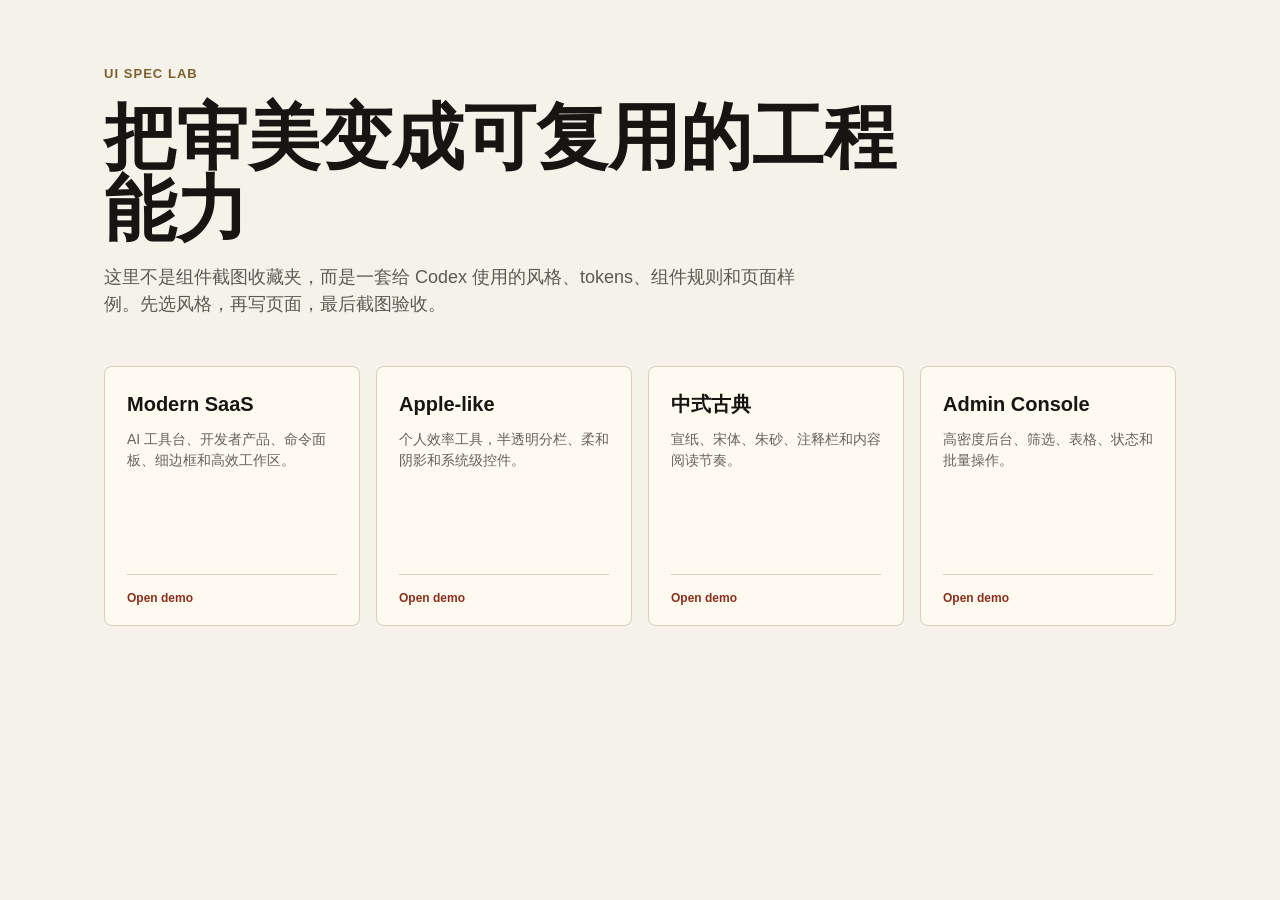
==== skills/ui-design-system/assets/html-examples/index.html @ 541d2462 "Create UI design system skill" ====
<!doctype html>
<html lang="zh-CN">
<head>
  <meta charset="utf-8">
  <meta name="viewport" content="width=device-width, initial-scale=1">
  <title>UI Spec Lab</title>
  <link rel="stylesheet" href="../tokens/ui-tokens.css">
  <style>
    body {
      background: #f5f2ea;
      color: #161512;
    }
    .shell {
      margin: 0 auto;
      max-width: 1120px;
      padding: 64px 24px;
    }
    .topline {
      color: #7c5f2f;
      font-size: 13px;
      font-weight: 800;
      letter-spacing: .08em;
      text-transform: uppercase;
    }
    h1 {
      font-family: var(--font-serif);
      font-size: clamp(38px, 6vw, 72px);
      line-height: 1;
      margin: 18px 0 18px;
      max-width: 850px;
    }
    .intro {
      color: #5c5a52;
      font-size: 18px;
      max-width: 720px;
    }
    .grid {
      display: grid;
      gap: 16px;
      grid-template-columns: repeat(4, minmax(0, 1fr));
      margin-top: 48px;
    }
    .card {
      background: #fffaf0;
      border: 1px solid #d8cdb8;
      border-radius: 8px;
      min-height: 260px;
      padding: 22px;
      position: relative;
      transition: transform .2s var(--ease-out), box-shadow .2s var(--ease-out);
    }
    .card:hover {
      box-shadow: 0 18px 34px rgba(37, 33, 24, .12);
      transform: translateY(-4px);
    }
    .card strong {
      display: block;
      font-size: 20px;
      margin-bottom: 10px;
    }
    .card p {
      color: #686258;
      font-size: 14px;
      margin: 0;
    }
    .tag {
      border-top: 1px solid #d8cdb8;
      bottom: 18px;
      color: #8b2f1d;
      font-size: 12px;
      font-weight: 800;
      left: 22px;
      padding-top: 14px;
      position: absolute;
      right: 22px;
    }
    @media (max-width: 900px) {
      .grid {
        grid-template-columns: repeat(2, minmax(0, 1fr));
      }
    }
    @media (max-width: 560px) {
      .shell {
        padding: 40px 16px;
      }
      .grid {
        grid-template-columns: 1fr;
      }
    }
  </style>
</head>
<body>
  <main class="shell">
    <div class="topline">UI Spec Lab</div>
    <h1>把审美变成可复用的工程能力</h1>
    <p class="intro">这里不是组件截图收藏夹，而是一套给 Codex 使用的风格、tokens、组件规则和页面样例。先选风格，再写页面，最后截图验收。</p>
    <section class="grid" aria-label="HTML 样例">
      <a class="card" href="./modern-saas.html">
        <strong>Modern SaaS</strong>
        <p>AI 工具台、开发者产品、命令面板、细边框和高效工作区。</p>
        <span class="tag">Open demo</span>
      </a>
      <a class="card" href="./apple-productivity.html">
        <strong>Apple-like</strong>
        <p>个人效率工具，半透明分栏、柔和阴影和系统级控件。</p>
        <span class="tag">Open demo</span>
      </a>
      <a class="card" href="./chinese-classical.html">
        <strong>中式古典</strong>
        <p>宣纸、宋体、朱砂、注释栏和内容阅读节奏。</p>
        <span class="tag">Open demo</span>
      </a>
      <a class="card" href="./admin-console.html">
        <strong>Admin Console</strong>
        <p>高密度后台、筛选、表格、状态和批量操作。</p>
        <span class="tag">Open demo</span>
      </a>
    </section>
  </main>
</body>
</html>
---- skills/ui-design-system/assets/tokens/ui-tokens.css ----
:root {
  color-scheme: light;
  --font-sans: ui-sans-serif, -apple-system, BlinkMacSystemFont, "Segoe UI", sans-serif;
  --font-serif: "Songti SC", "STSong", Georgia, serif;
  --font-mono: "SFMono-Regular", Consolas, "Liberation Mono", monospace;

  --space-1: 4px;
  --space-2: 8px;
  --space-3: 12px;
  --space-4: 16px;
  --space-5: 20px;
  --space-6: 24px;
  --space-8: 32px;
  --space-10: 40px;
  --space-12: 48px;
  --space-16: 64px;

  --text-xs: 12px;
  --text-sm: 14px;
  --text-md: 16px;
  --text-lg: 18px;
  --text-xl: 22px;
  --text-2xl: 28px;
  --text-3xl: 36px;

  --radius-sm: 6px;
  --radius-md: 10px;
  --radius-lg: 16px;
  --radius-xl: 22px;

  --ease-out: cubic-bezier(.16, 1, .3, 1);
  --shadow-soft: 0 16px 40px rgba(24, 31, 42, .08);
  --shadow-hard: 6px 6px 0 rgba(20, 20, 20, .95);
}

* {
  box-sizing: border-box;
}

html {
  min-width: 320px;
}

body {
  margin: 0;
  font-family: var(--font-sans);
  line-height: 1.5;
  text-rendering: optimizeLegibility;
}

a {
  color: inherit;
  text-decoration: none;
}

button,
input,
select,
textarea {
  font: inherit;
}

button {
  cursor: pointer;
}

button:disabled {
  cursor: not-allowed;
  opacity: .48;
}

:focus-visible {
  outline: 3px solid color-mix(in srgb, var(--accent, #2563eb), white 35%);
  outline-offset: 3px;
}

.ui-button {
  align-items: center;
  border: 1px solid transparent;
  border-radius: var(--button-radius, var(--radius-md));
  display: inline-flex;
  font-weight: 650;
  gap: 8px;
  height: var(--button-height, 40px);
  justify-content: center;
  padding: 0 16px;
  transition: transform .18s var(--ease-out), background .18s var(--ease-out), border-color .18s var(--ease-out);
  white-space: nowrap;
}

.ui-button:hover {
  transform: translateY(-1px);
}

.ui-button:active {
  transform: translateY(0);
}

.ui-input {
  background: var(--input-bg, #fff);
  border: 1px solid var(--border, #d9dee8);
  border-radius: var(--input-radius, var(--radius-md));
  color: var(--text, #172033);
  height: var(--input-height, 40px);
  padding: 0 12px;
  width: 100%;
}

.ui-input::placeholder {
  color: var(--muted, #7a8496);
}

.ui-panel {
  background: var(--surface, #fff);
  border: 1px solid var(--border, #e5e9f0);
  border-radius: var(--panel-radius, var(--radius-lg));
  box-shadow: var(--panel-shadow, none);
}

.ui-chip {
  align-items: center;
  border: 1px solid var(--chip-border, var(--border, #e5e9f0));
  border-radius: 999px;
  display: inline-flex;
  font-size: var(--text-xs);
  font-weight: 700;
  gap: 6px;
  min-height: 24px;
  padding: 0 9px;
}

.dot {
  background: currentColor;
  border-radius: 50%;
  display: inline-block;
  height: 7px;
  width: 7px;
}

.metric {
  font-feature-settings: "tnum";
  font-variant-numeric: tabular-nums;
}

.sr-only {
  clip: rect(0, 0, 0, 0);
  border: 0;
  height: 1px;
  margin: -1px;
  overflow: hidden;
  padding: 0;
  position: absolute;
  white-space: nowrap;
  width: 1px;
}

@media (max-width: 760px) {
  :root {
    --text-3xl: 30px;
    --text-2xl: 24px;
  }

  .ui-button {
    min-width: 0;
  }
}
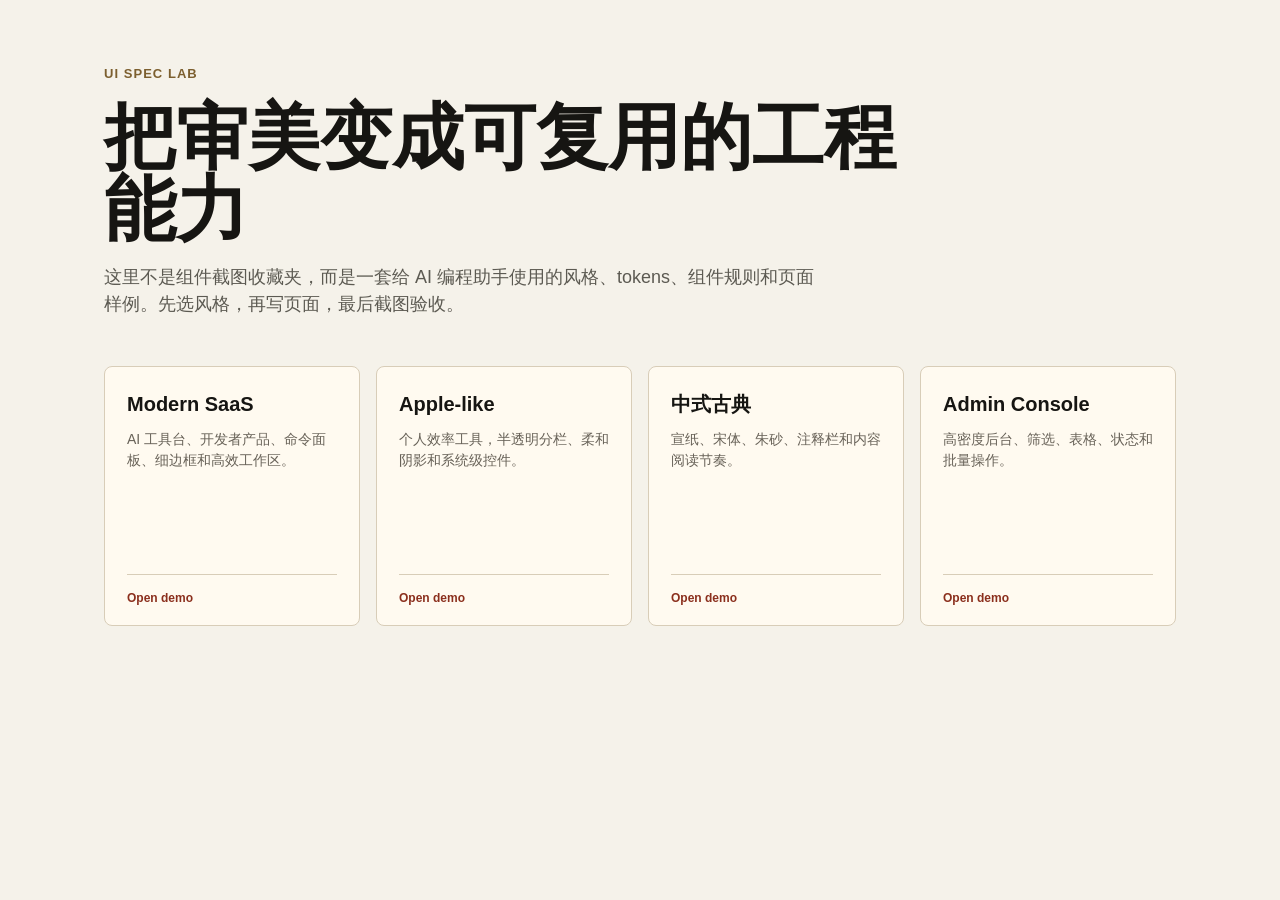
==== commit e4f55b0f: "Generalize UI skill wording" ====
--- a/skills/ui-design-system/assets/html-examples/index.html
+++ b/skills/ui-design-system/assets/html-examples/index.html
@@ -93,7 +93,7 @@
   <main class="shell">
     <div class="topline">UI Spec Lab</div>
     <h1>把审美变成可复用的工程能力</h1>
-    <p class="intro">这里不是组件截图收藏夹，而是一套给 Codex 使用的风格、tokens、组件规则和页面样例。先选风格，再写页面，最后截图验收。</p>
+    <p class="intro">这里不是组件截图收藏夹，而是一套给 AI 编程助手使用的风格、tokens、组件规则和页面样例。先选风格，再写页面，最后截图验收。</p>
     <section class="grid" aria-label="HTML 样例">
       <a class="card" href="./modern-saas.html">
         <strong>Modern SaaS</strong>
@@ -119,4 +119,3 @@
   </main>
 </body>
 </html>
-
